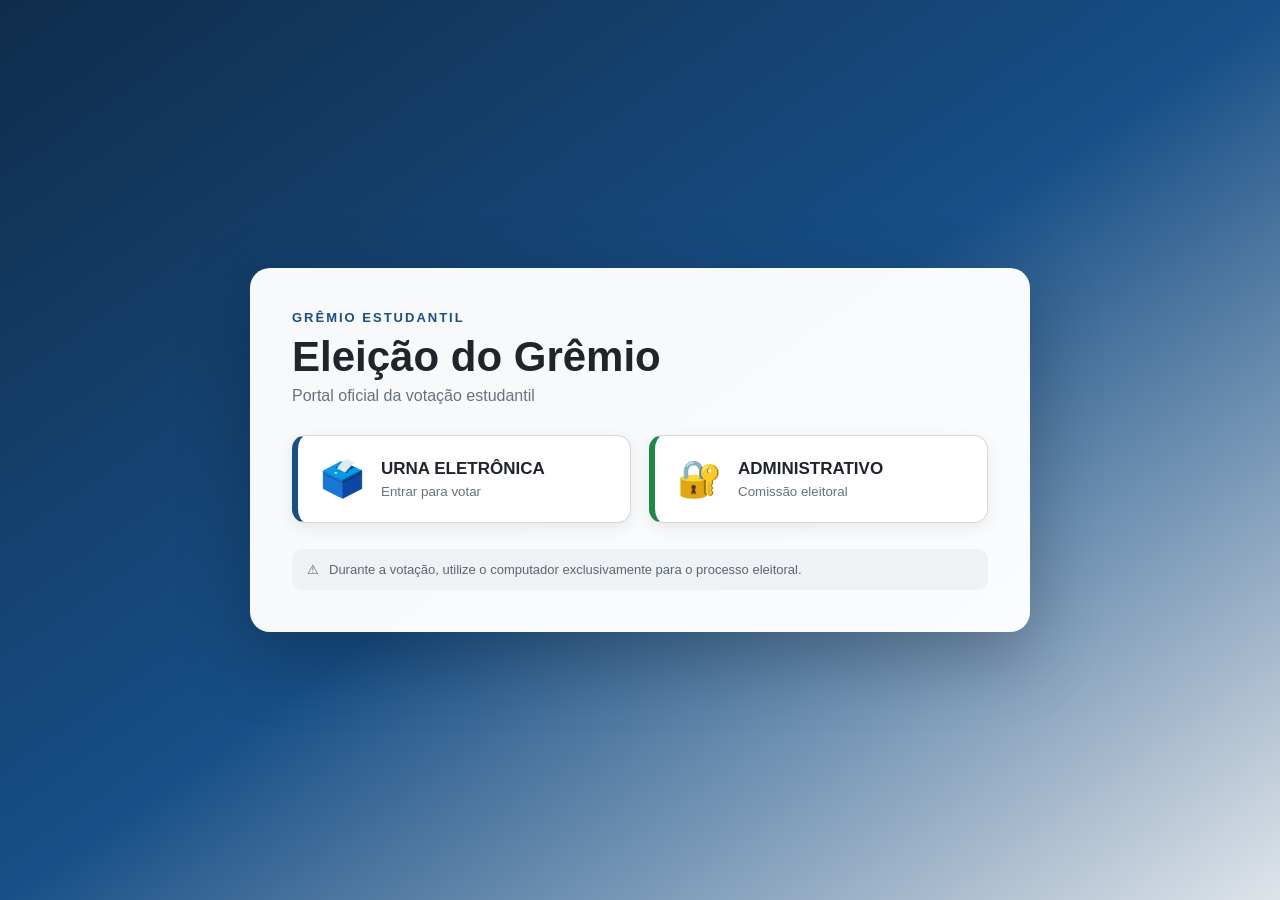
==== index.html @ 5dad93c6 "Add files via upload" ====
<!DOCTYPE html>
<html lang="pt-BR">
<head>
  <meta charset="UTF-8">
  <meta name="viewport" content="width=device-width, initial-scale=1.0">
  <title>Grêmio Estudantil | Eleição</title>
  <link rel="stylesheet" href="css/style.css">
</head>
<body class="home-page">
  <main class="home-shell">
    <section class="home-card">
      <div class="school-mark">GRÊMIO ESTUDANTIL</div>
      <h1>Eleição do Grêmio</h1>
      <p>Portal oficial da votação estudantil</p>

      <div class="home-actions">
        <a class="big-action urn-action" href="urna.html">
          <span class="action-icon">🗳️</span>
          <span>
            <strong>URNA ELETRÔNICA</strong>
            <small>Entrar para votar</small>
          </span>
        </a>

        <a class="big-action admin-action" href="admin.html">
          <span class="action-icon">🔐</span>
          <span>
            <strong>ADMINISTRATIVO</strong>
            <small>Comissão eleitoral</small>
          </span>
        </a>
      </div>

      <div class="home-note">
        <span>⚠</span>
        <span>Durante a votação, utilize o computador exclusivamente para o processo eleitoral.</span>
      </div>
    </section>
  </main>
</body>
</html>
---- css/style.css ----
:root{
  --ink:#1f252b;
  --muted:#67727c;
  --line:#d3d8dd;
  --paper:#f6f7f8;
  --blue:#174f86;
  --blue-dark:#0e3760;
  --green:#1d8a4a;
  --green-dark:#146337;
  --yellow:#e2a12d;
  --red:#b83a34;
  --machine:#bfc3c7;
  --machine-dark:#8c9298;
  --screen:#f4f2e9;
}
*{box-sizing:border-box}
body{margin:0;font-family:Arial,Helvetica,sans-serif;color:var(--ink);background:#e8ebee}
a{text-decoration:none;color:inherit}
button,input{font:inherit}
button{cursor:pointer}

.home-page{min-height:100vh;background:linear-gradient(145deg,#102c4b,#174f86 50%,#dfe4e9)}
.home-shell{min-height:100vh;display:grid;place-items:center;padding:24px}
.home-card{width:min(780px,100%);background:rgba(255,255,255,.97);border-radius:20px;box-shadow:0 25px 70px rgba(0,0,0,.25);padding:42px}
.school-mark{font-weight:800;letter-spacing:2px;color:var(--blue);font-size:13px}
.home-card h1{font-size:42px;margin:8px 0 6px}
.home-card>p{color:var(--muted);margin:0 0 30px}
.home-actions{display:grid;grid-template-columns:1fr 1fr;gap:18px}
.big-action{display:flex;align-items:center;gap:16px;padding:22px;border-radius:14px;border:1px solid var(--line);background:#fff;transition:.18s;box-shadow:0 5px 16px rgba(0,0,0,.07)}
.big-action:hover{transform:translateY(-2px);box-shadow:0 10px 24px rgba(0,0,0,.12)}
.action-icon{font-size:36px}
.big-action strong{display:block;font-size:17px}
.big-action small{display:block;color:var(--muted);margin-top:5px}
.urn-action{border-left:6px solid var(--blue)}
.admin-action{border-left:6px solid var(--green)}
.home-note{display:flex;gap:10px;margin-top:26px;padding:13px 15px;border-radius:10px;background:#eef2f5;color:#5c6670;font-size:13px}

.top-strip{height:46px;background:#153d68;color:#fff;display:flex;align-items:center;justify-content:center;font-weight:800;letter-spacing:.8px}

.urn-page{background:#dfe2e4;min-height:100vh}
.urna-machine{width:min(1120px,96%);margin:28px auto;background:var(--machine);border:5px solid var(--machine-dark);border-radius:20px;box-shadow:0 22px 65px rgba(0,0,0,.24);overflow:hidden}
.machine-header{background:#e7e9eb;border-bottom:3px solid #979da3;display:flex;align-items:center;justify-content:space-between;padding:15px 22px;text-transform:uppercase}
.machine-header strong{font-size:17px;display:block}
.machine-header span{font-size:12px;color:#5e676f}
.machine-status{font-size:12px!important;font-weight:800!important;padding:7px 10px;border:1px solid #a4abb1;border-radius:6px;background:#fff;color:#42505b!important}
.machine-body{display:grid;grid-template-columns:minmax(0,1.4fr) minmax(310px,.7fr);gap:26px;padding:28px}
.screen-frame{background:#2f3338;padding:18px;border-radius:7px;min-height:560px;box-shadow:inset 0 0 0 1px #1d2024}
.screen{background:var(--screen);height:524px;border:1px solid #b4b2aa;padding:28px;position:relative;overflow:hidden}
.screen-step{display:none;height:100%}
.screen-step.active{display:block}
.screen-title{font-weight:800;letter-spacing:1.3px;font-size:13px}
.screen h2{font-size:30px;margin:18px 0 9px}
.screen p{font-size:18px;line-height:1.45}
.entry-box,.vote-number{height:76px;border:2px solid #24282c;background:#fff;display:flex;align-items:center;justify-content:center;font-size:43px;letter-spacing:5px;margin:26px 0;min-width:260px}
.screen-message{color:#555f67;font-size:14px;min-height:25px}
.student-card{background:#fff;border:1px solid #b9bbb7;padding:17px 18px;border-radius:7px;margin:22px 0}
.student-label{font-size:11px;color:#737b80;font-weight:800;letter-spacing:.8px;margin-top:8px}
.student-value{font-size:22px;font-weight:700;margin:4px 0 10px}
.confirm-hint{background:#eceae1;padding:12px;font-size:12px;color:#656861;border-radius:5px}
.vote-number{font-size:38px;margin:16px 0 12px}
.candidate-preview{display:none;grid-template-columns:118px 1fr;gap:16px;border:1px solid #bbbdb8;background:#fff;padding:13px;border-radius:7px;max-width:600px}
.candidate-preview.visible{display:grid}
.candidate-photo-wrap{height:120px;border:1px solid #c7c8c3;background:#e8e9e5;display:grid;place-items:center;overflow:hidden}
.candidate-photo-wrap img{width:100%;height:100%;object-fit:cover;display:none}
.candidate-photo-wrap::after{content:"FOTO";font-weight:800;color:#858986;font-size:12px}
.candidate-photo-wrap.has-image::after{display:none}
.candidate-photo-wrap.has-image img{display:block}
.candidate-label{font-size:11px;color:#737b80;font-weight:800}
.candidate-name{font-size:23px;font-weight:800;margin:2px 0 9px}
.candidate-detail{font-size:14px;line-height:1.45}
.candidate-slogan{font-size:13px;color:#60666a;margin-top:8px;font-style:italic}
.fim-symbol{width:88px;height:88px;border-radius:50%;border:5px solid var(--green);color:var(--green);display:grid;place-items:center;font-size:58px;font-weight:800;margin:56px auto 24px}
.fim-symbol.blocked{border-color:var(--red);color:var(--red)}
.fim-title{text-align:center;font-size:48px;font-weight:900;letter-spacing:2px}
#step-fim p{text-align:center}
.small-text{font-size:14px!important;color:#626a70}
.return-button{display:block;margin:30px auto 0;border:0;background:#174f86;color:#fff;padding:13px 19px;border-radius:7px;font-weight:800}
.keypad-area{background:#282c30;border-radius:11px;padding:20px;color:#fff}
.keypad-brand{text-align:center;text-transform:uppercase;font-weight:800;letter-spacing:1px;color:#d7dce0;margin-bottom:13px;font-size:12px}
.keypad{display:grid;grid-template-columns:repeat(3,1fr);gap:10px}
.key{border:0;border-radius:7px;min-height:64px;font-weight:900;box-shadow:0 4px 0 rgba(0,0,0,.35);transition:.08s}
.key:active{transform:translateY(2px);box-shadow:0 2px 0 rgba(0,0,0,.35)}
.number-key{background:#f1f3f4;color:#111;font-size:25px}
.zero-key{grid-column:2}
.white-key{background:#fff;color:#111;grid-column:1;min-height:58px;font-size:12px}
.correct-key{background:#e5aa36;color:#21180a;grid-column:2;min-height:58px;font-size:12px}
.confirm-key{background:#53a95d;color:#071308;grid-column:3;min-height:58px;font-size:12px}
.keypad-footer{display:flex;gap:7px;margin-top:12px;justify-content:center}
.keypad-footer span{font-size:10px;padding:5px 8px;border-radius:5px;background:#3c4146;color:#e0e4e7}
.machine-footer{display:flex;justify-content:space-between;padding:11px 19px;background:#e8eaec;border-top:2px solid #979da3;font-size:11px;color:#5b6269}

.admin-page{min-height:100vh;background:#eef1f4}
.admin-header{background:#fff;border-bottom:1px solid var(--line);padding:20px 28px;display:flex;align-items:center;justify-content:space-between;gap:20px}
.eyebrow{font-size:11px;font-weight:900;letter-spacing:1.2px;color:#69747e}
.admin-header h1{margin:3px 0 0;font-size:28px}
.admin-actions{display:flex;gap:10px}
.admin-main{width:min(1260px,94%);margin:24px auto 50px}
.login-panel{width:min(430px,100%);margin:50px auto;background:#fff;border:1px solid var(--line);border-radius:15px;padding:30px;box-shadow:0 10px 30px rgba(0,0,0,.08);text-align:center}
.login-icon{font-size:43px}
.login-panel h2{margin:12px 0 7px}
.login-panel p{color:var(--muted);font-size:14px}
.login-panel input,.config-grid input,.modal-grid input{width:100%;padding:12px 13px;border:1px solid #bcc3ca;border-radius:8px;outline:none;background:#fff}
.login-panel input:focus,.config-grid input:focus,.modal-grid input:focus{border-color:#6c99c8;box-shadow:0 0 0 3px rgba(28,91,144,.1)}
.primary-btn,.secondary-btn,.danger-btn,.danger-outline{border-radius:8px;padding:10px 14px;border:1px solid transparent;font-weight:800}
.primary-btn{background:var(--blue);color:#fff}
.primary-btn:hover{background:var(--blue-dark)}
.secondary-btn{background:#fff;color:#31404c;border-color:#bdc5cb}
.danger-btn{background:var(--red);color:#fff}
.danger-outline{background:#fff;color:var(--red);border-color:#d99c98}
.dashboard-top{display:flex;align-items:center;justify-content:space-between;gap:20px;margin-bottom:18px}
.dashboard-top h2{margin:3px 0}
.dashboard-top p{margin:4px 0;color:var(--muted);font-size:14px}
.control-group{display:flex;gap:10px}
.stats-grid{display:grid;grid-template-columns:repeat(6,1fr);gap:12px;margin-bottom:16px}
.stat-card{background:#fff;border:1px solid var(--line);border-radius:11px;padding:15px}
.stat-card span{display:block;color:#6a747e;font-weight:800;font-size:10px;letter-spacing:.7px}
.stat-card strong{display:block;font-size:29px;margin-top:8px}
.panel-grid{display:grid;grid-template-columns:1.45fr .9fr;gap:16px;margin-bottom:16px}
.panel{background:#fff;border:1px solid var(--line);border-radius:13px;padding:19px;margin-bottom:16px}
.panel-head{display:flex;align-items:center;justify-content:space-between;gap:15px;margin-bottom:13px}
.panel h3{margin:4px 0 0;font-size:19px}
.live-pill{font-size:10px;color:var(--green);font-weight:900}
.results-list{display:grid;gap:10px}
.result-row{display:grid;grid-template-columns:75px 1fr 90px;align-items:center;gap:12px;padding:10px;border-bottom:1px solid #eceff1}
.result-number{font-weight:900;color:var(--blue)}
.result-name{font-weight:800}
.result-count{text-align:right;font-weight:900}
.result-bar{height:8px;background:#e7ebee;border-radius:99px;overflow:hidden;margin-top:6px}
.result-fill{height:100%;background:var(--blue)}
.urnas-list{display:grid;gap:9px}
.urna-status-row{display:flex;justify-content:space-between;align-items:center;padding:11px 12px;border:1px solid #e1e5e8;border-radius:8px}
.online{color:var(--green);font-weight:800;font-size:12px}
.offline{color:#8a959d;font-weight:800;font-size:12px}
.table-wrap{overflow:auto}
table{width:100%;border-collapse:collapse}
th,td{padding:11px 9px;border-bottom:1px solid #eceff2;text-align:left;font-size:13px}
th{font-size:11px;color:#6f7880;text-transform:uppercase}
.table-actions{display:flex;justify-content:flex-end;gap:7px}
.small-btn{border:1px solid #c7cdd2;background:#fff;padding:7px 9px;border-radius:7px;font-size:11px;font-weight:800}
.active-tag,.inactive-tag{font-size:10px;font-weight:900;padding:5px 7px;border-radius:99px}
.active-tag{color:var(--green);background:#eaf6ee}
.inactive-tag{color:#7f6b3a;background:#fbf3df}
.config-grid{display:grid;grid-template-columns:1fr 1fr;gap:15px;margin-bottom:15px}
.config-grid label,.modal-grid label{font-size:11px;font-weight:900;color:#68737d}
.config-grid input,.modal-grid input{display:block;margin-top:6px}
.admin-footer{display:flex;justify-content:space-between;color:#75808a;font-size:11px;padding:6px 2px}
.form-message{min-height:18px;margin-top:10px;color:#b23f39;font-size:12px}
.hidden{display:none!important}
.modal{position:fixed;inset:0;background:rgba(12,18,24,.55);display:grid;place-items:center;padding:20px;z-index:20}
.modal-card{width:min(650px,100%);background:#fff;border-radius:14px;padding:21px;box-shadow:0 24px 70px rgba(0,0,0,.32)}
.modal-head{display:flex;align-items:center;justify-content:space-between}
.modal-head h3{margin:0}
.modal-close{border:0;background:transparent;font-size:28px;color:#707880}
.modal-grid{display:grid;grid-template-columns:1fr 1fr;gap:13px;margin:17px 0}
.modal-grid .full{grid-column:1/-1}
.switch-row{display:flex;align-items:center;gap:8px}
.switch-row input{width:auto}
.modal-actions{display:flex;justify-content:flex-end;gap:9px}
@media(max-width:900px){
  .machine-body{grid-template-columns:1fr}
  .stats-grid{grid-template-columns:repeat(3,1fr)}
  .panel-grid{grid-template-columns:1fr}
}
@media(max-width:650px){
  .home-actions{grid-template-columns:1fr}
  .home-card{padding:27px}
  .home-card h1{font-size:32px}
  .admin-header{align-items:flex-start;flex-direction:column}
  .dashboard-top{align-items:flex-start;flex-direction:column}
  .stats-grid{grid-template-columns:repeat(2,1fr)}
  .config-grid,.modal-grid{grid-template-columns:1fr}
  .modal-grid .full{grid-column:auto}
  .screen{padding:20px;height:500px}
  .screen h2{font-size:24px}
  .fim-title{font-size:38px}
  .machine-footer{flex-direction:column;gap:4px}
}
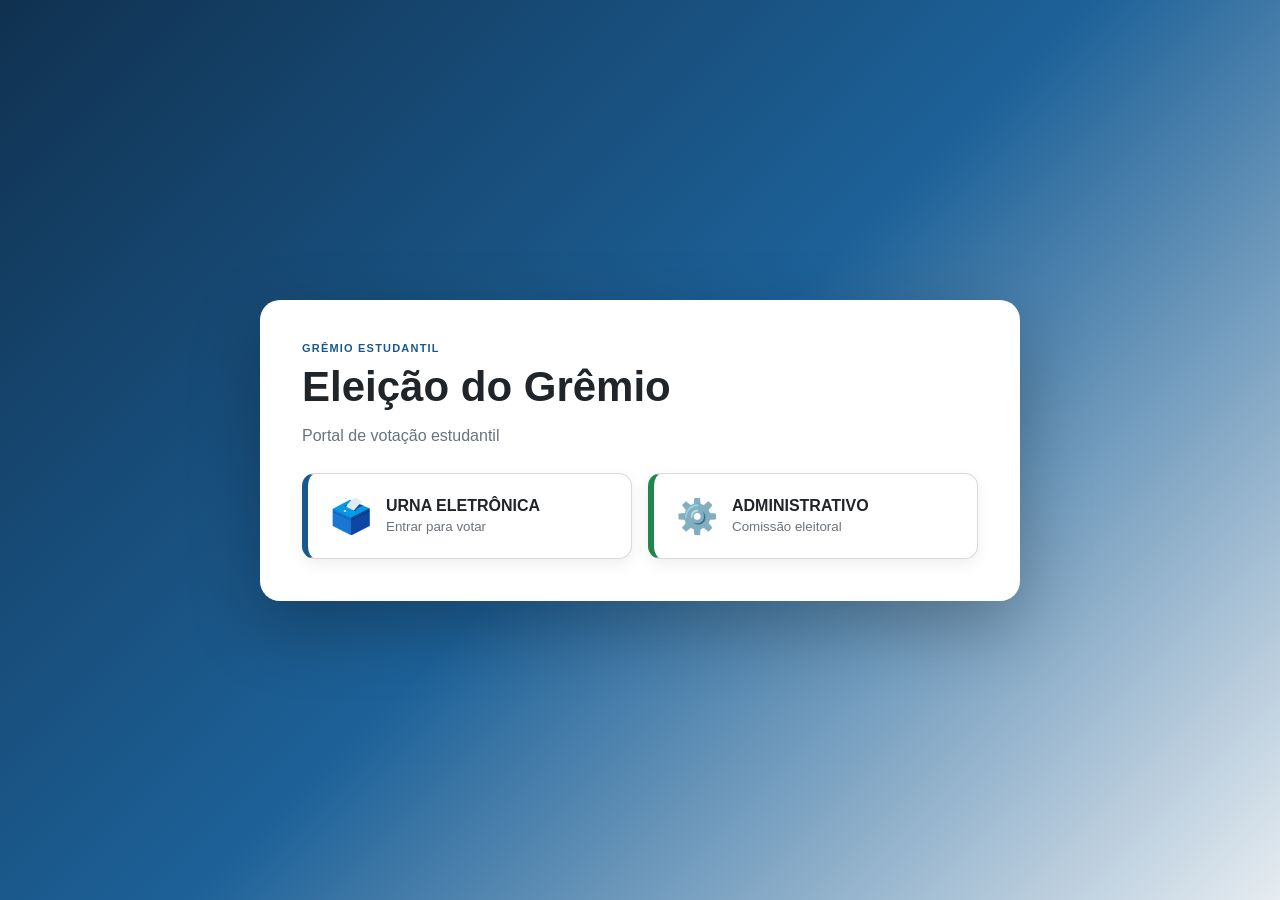
==== commit 2a5728d6: "Add files via upload" ====
--- a/index.html
+++ b/index.html
@@ -1,41 +1,26 @@
-<!DOCTYPE html>
+<!doctype html>
 <html lang="pt-BR">
 <head>
-  <meta charset="UTF-8">
-  <meta name="viewport" content="width=device-width, initial-scale=1.0">
-  <title>Grêmio Estudantil | Eleição</title>
-  <link rel="stylesheet" href="css/style.css">
+<meta charset="utf-8">
+<meta name="viewport" content="width=device-width,initial-scale=1">
+<title>Eleição do Grêmio Estudantil</title>
+<link rel="stylesheet" href="css/style.css">
 </head>
-<body class="home-page">
-  <main class="home-shell">
-    <section class="home-card">
-      <div class="school-mark">GRÊMIO ESTUDANTIL</div>
-      <h1>Eleição do Grêmio</h1>
-      <p>Portal oficial da votação estudantil</p>
-
-      <div class="home-actions">
-        <a class="big-action urn-action" href="urna.html">
-          <span class="action-icon">🗳️</span>
-          <span>
-            <strong>URNA ELETRÔNICA</strong>
-            <small>Entrar para votar</small>
-          </span>
-        </a>
-
-        <a class="big-action admin-action" href="admin.html">
-          <span class="action-icon">🔐</span>
-          <span>
-            <strong>ADMINISTRATIVO</strong>
-            <small>Comissão eleitoral</small>
-          </span>
-        </a>
-      </div>
-
-      <div class="home-note">
-        <span>⚠</span>
-        <span>Durante a votação, utilize o computador exclusivamente para o processo eleitoral.</span>
-      </div>
-    </section>
-  </main>
+<body class="home">
+<main class="home-card">
+  <div class="eyebrow">GRÊMIO ESTUDANTIL</div>
+  <h1>Eleição do Grêmio</h1>
+  <p>Portal de votação estudantil</p>
+  <div class="home-actions">
+    <a href="urna.html" class="home-btn blue">
+      <span class="icon">🗳️</span>
+      <span><b>URNA ELETRÔNICA</b><small>Entrar para votar</small></span>
+    </a>
+    <a href="admin.html" class="home-btn green">
+      <span class="icon">⚙️</span>
+      <span><b>ADMINISTRATIVO</b><small>Comissão eleitoral</small></span>
+    </a>
+  </div>
+</main>
 </body>
-</html>
+</html>
--- a/css/style.css
+++ b/css/style.css
@@ -1,177 +1,5 @@
-:root{
-  --ink:#1f252b;
-  --muted:#67727c;
-  --line:#d3d8dd;
-  --paper:#f6f7f8;
-  --blue:#174f86;
-  --blue-dark:#0e3760;
-  --green:#1d8a4a;
-  --green-dark:#146337;
-  --yellow:#e2a12d;
-  --red:#b83a34;
-  --machine:#bfc3c7;
-  --machine-dark:#8c9298;
-  --screen:#f4f2e9;
-}
-*{box-sizing:border-box}
-body{margin:0;font-family:Arial,Helvetica,sans-serif;color:var(--ink);background:#e8ebee}
-a{text-decoration:none;color:inherit}
-button,input{font:inherit}
-button{cursor:pointer}
-
-.home-page{min-height:100vh;background:linear-gradient(145deg,#102c4b,#174f86 50%,#dfe4e9)}
-.home-shell{min-height:100vh;display:grid;place-items:center;padding:24px}
-.home-card{width:min(780px,100%);background:rgba(255,255,255,.97);border-radius:20px;box-shadow:0 25px 70px rgba(0,0,0,.25);padding:42px}
-.school-mark{font-weight:800;letter-spacing:2px;color:var(--blue);font-size:13px}
-.home-card h1{font-size:42px;margin:8px 0 6px}
-.home-card>p{color:var(--muted);margin:0 0 30px}
-.home-actions{display:grid;grid-template-columns:1fr 1fr;gap:18px}
-.big-action{display:flex;align-items:center;gap:16px;padding:22px;border-radius:14px;border:1px solid var(--line);background:#fff;transition:.18s;box-shadow:0 5px 16px rgba(0,0,0,.07)}
-.big-action:hover{transform:translateY(-2px);box-shadow:0 10px 24px rgba(0,0,0,.12)}
-.action-icon{font-size:36px}
-.big-action strong{display:block;font-size:17px}
-.big-action small{display:block;color:var(--muted);margin-top:5px}
-.urn-action{border-left:6px solid var(--blue)}
-.admin-action{border-left:6px solid var(--green)}
-.home-note{display:flex;gap:10px;margin-top:26px;padding:13px 15px;border-radius:10px;background:#eef2f5;color:#5c6670;font-size:13px}
-
-.top-strip{height:46px;background:#153d68;color:#fff;display:flex;align-items:center;justify-content:center;font-weight:800;letter-spacing:.8px}
-
-.urn-page{background:#dfe2e4;min-height:100vh}
-.urna-machine{width:min(1120px,96%);margin:28px auto;background:var(--machine);border:5px solid var(--machine-dark);border-radius:20px;box-shadow:0 22px 65px rgba(0,0,0,.24);overflow:hidden}
-.machine-header{background:#e7e9eb;border-bottom:3px solid #979da3;display:flex;align-items:center;justify-content:space-between;padding:15px 22px;text-transform:uppercase}
-.machine-header strong{font-size:17px;display:block}
-.machine-header span{font-size:12px;color:#5e676f}
-.machine-status{font-size:12px!important;font-weight:800!important;padding:7px 10px;border:1px solid #a4abb1;border-radius:6px;background:#fff;color:#42505b!important}
-.machine-body{display:grid;grid-template-columns:minmax(0,1.4fr) minmax(310px,.7fr);gap:26px;padding:28px}
-.screen-frame{background:#2f3338;padding:18px;border-radius:7px;min-height:560px;box-shadow:inset 0 0 0 1px #1d2024}
-.screen{background:var(--screen);height:524px;border:1px solid #b4b2aa;padding:28px;position:relative;overflow:hidden}
-.screen-step{display:none;height:100%}
-.screen-step.active{display:block}
-.screen-title{font-weight:800;letter-spacing:1.3px;font-size:13px}
-.screen h2{font-size:30px;margin:18px 0 9px}
-.screen p{font-size:18px;line-height:1.45}
-.entry-box,.vote-number{height:76px;border:2px solid #24282c;background:#fff;display:flex;align-items:center;justify-content:center;font-size:43px;letter-spacing:5px;margin:26px 0;min-width:260px}
-.screen-message{color:#555f67;font-size:14px;min-height:25px}
-.student-card{background:#fff;border:1px solid #b9bbb7;padding:17px 18px;border-radius:7px;margin:22px 0}
-.student-label{font-size:11px;color:#737b80;font-weight:800;letter-spacing:.8px;margin-top:8px}
-.student-value{font-size:22px;font-weight:700;margin:4px 0 10px}
-.confirm-hint{background:#eceae1;padding:12px;font-size:12px;color:#656861;border-radius:5px}
-.vote-number{font-size:38px;margin:16px 0 12px}
-.candidate-preview{display:none;grid-template-columns:118px 1fr;gap:16px;border:1px solid #bbbdb8;background:#fff;padding:13px;border-radius:7px;max-width:600px}
-.candidate-preview.visible{display:grid}
-.candidate-photo-wrap{height:120px;border:1px solid #c7c8c3;background:#e8e9e5;display:grid;place-items:center;overflow:hidden}
-.candidate-photo-wrap img{width:100%;height:100%;object-fit:cover;display:none}
-.candidate-photo-wrap::after{content:"FOTO";font-weight:800;color:#858986;font-size:12px}
-.candidate-photo-wrap.has-image::after{display:none}
-.candidate-photo-wrap.has-image img{display:block}
-.candidate-label{font-size:11px;color:#737b80;font-weight:800}
-.candidate-name{font-size:23px;font-weight:800;margin:2px 0 9px}
-.candidate-detail{font-size:14px;line-height:1.45}
-.candidate-slogan{font-size:13px;color:#60666a;margin-top:8px;font-style:italic}
-.fim-symbol{width:88px;height:88px;border-radius:50%;border:5px solid var(--green);color:var(--green);display:grid;place-items:center;font-size:58px;font-weight:800;margin:56px auto 24px}
-.fim-symbol.blocked{border-color:var(--red);color:var(--red)}
-.fim-title{text-align:center;font-size:48px;font-weight:900;letter-spacing:2px}
-#step-fim p{text-align:center}
-.small-text{font-size:14px!important;color:#626a70}
-.return-button{display:block;margin:30px auto 0;border:0;background:#174f86;color:#fff;padding:13px 19px;border-radius:7px;font-weight:800}
-.keypad-area{background:#282c30;border-radius:11px;padding:20px;color:#fff}
-.keypad-brand{text-align:center;text-transform:uppercase;font-weight:800;letter-spacing:1px;color:#d7dce0;margin-bottom:13px;font-size:12px}
-.keypad{display:grid;grid-template-columns:repeat(3,1fr);gap:10px}
-.key{border:0;border-radius:7px;min-height:64px;font-weight:900;box-shadow:0 4px 0 rgba(0,0,0,.35);transition:.08s}
-.key:active{transform:translateY(2px);box-shadow:0 2px 0 rgba(0,0,0,.35)}
-.number-key{background:#f1f3f4;color:#111;font-size:25px}
-.zero-key{grid-column:2}
-.white-key{background:#fff;color:#111;grid-column:1;min-height:58px;font-size:12px}
-.correct-key{background:#e5aa36;color:#21180a;grid-column:2;min-height:58px;font-size:12px}
-.confirm-key{background:#53a95d;color:#071308;grid-column:3;min-height:58px;font-size:12px}
-.keypad-footer{display:flex;gap:7px;margin-top:12px;justify-content:center}
-.keypad-footer span{font-size:10px;padding:5px 8px;border-radius:5px;background:#3c4146;color:#e0e4e7}
-.machine-footer{display:flex;justify-content:space-between;padding:11px 19px;background:#e8eaec;border-top:2px solid #979da3;font-size:11px;color:#5b6269}
-
-.admin-page{min-height:100vh;background:#eef1f4}
-.admin-header{background:#fff;border-bottom:1px solid var(--line);padding:20px 28px;display:flex;align-items:center;justify-content:space-between;gap:20px}
-.eyebrow{font-size:11px;font-weight:900;letter-spacing:1.2px;color:#69747e}
-.admin-header h1{margin:3px 0 0;font-size:28px}
-.admin-actions{display:flex;gap:10px}
-.admin-main{width:min(1260px,94%);margin:24px auto 50px}
-.login-panel{width:min(430px,100%);margin:50px auto;background:#fff;border:1px solid var(--line);border-radius:15px;padding:30px;box-shadow:0 10px 30px rgba(0,0,0,.08);text-align:center}
-.login-icon{font-size:43px}
-.login-panel h2{margin:12px 0 7px}
-.login-panel p{color:var(--muted);font-size:14px}
-.login-panel input,.config-grid input,.modal-grid input{width:100%;padding:12px 13px;border:1px solid #bcc3ca;border-radius:8px;outline:none;background:#fff}
-.login-panel input:focus,.config-grid input:focus,.modal-grid input:focus{border-color:#6c99c8;box-shadow:0 0 0 3px rgba(28,91,144,.1)}
-.primary-btn,.secondary-btn,.danger-btn,.danger-outline{border-radius:8px;padding:10px 14px;border:1px solid transparent;font-weight:800}
-.primary-btn{background:var(--blue);color:#fff}
-.primary-btn:hover{background:var(--blue-dark)}
-.secondary-btn{background:#fff;color:#31404c;border-color:#bdc5cb}
-.danger-btn{background:var(--red);color:#fff}
-.danger-outline{background:#fff;color:var(--red);border-color:#d99c98}
-.dashboard-top{display:flex;align-items:center;justify-content:space-between;gap:20px;margin-bottom:18px}
-.dashboard-top h2{margin:3px 0}
-.dashboard-top p{margin:4px 0;color:var(--muted);font-size:14px}
-.control-group{display:flex;gap:10px}
-.stats-grid{display:grid;grid-template-columns:repeat(6,1fr);gap:12px;margin-bottom:16px}
-.stat-card{background:#fff;border:1px solid var(--line);border-radius:11px;padding:15px}
-.stat-card span{display:block;color:#6a747e;font-weight:800;font-size:10px;letter-spacing:.7px}
-.stat-card strong{display:block;font-size:29px;margin-top:8px}
-.panel-grid{display:grid;grid-template-columns:1.45fr .9fr;gap:16px;margin-bottom:16px}
-.panel{background:#fff;border:1px solid var(--line);border-radius:13px;padding:19px;margin-bottom:16px}
-.panel-head{display:flex;align-items:center;justify-content:space-between;gap:15px;margin-bottom:13px}
-.panel h3{margin:4px 0 0;font-size:19px}
-.live-pill{font-size:10px;color:var(--green);font-weight:900}
-.results-list{display:grid;gap:10px}
-.result-row{display:grid;grid-template-columns:75px 1fr 90px;align-items:center;gap:12px;padding:10px;border-bottom:1px solid #eceff1}
-.result-number{font-weight:900;color:var(--blue)}
-.result-name{font-weight:800}
-.result-count{text-align:right;font-weight:900}
-.result-bar{height:8px;background:#e7ebee;border-radius:99px;overflow:hidden;margin-top:6px}
-.result-fill{height:100%;background:var(--blue)}
-.urnas-list{display:grid;gap:9px}
-.urna-status-row{display:flex;justify-content:space-between;align-items:center;padding:11px 12px;border:1px solid #e1e5e8;border-radius:8px}
-.online{color:var(--green);font-weight:800;font-size:12px}
-.offline{color:#8a959d;font-weight:800;font-size:12px}
-.table-wrap{overflow:auto}
-table{width:100%;border-collapse:collapse}
-th,td{padding:11px 9px;border-bottom:1px solid #eceff2;text-align:left;font-size:13px}
-th{font-size:11px;color:#6f7880;text-transform:uppercase}
-.table-actions{display:flex;justify-content:flex-end;gap:7px}
-.small-btn{border:1px solid #c7cdd2;background:#fff;padding:7px 9px;border-radius:7px;font-size:11px;font-weight:800}
-.active-tag,.inactive-tag{font-size:10px;font-weight:900;padding:5px 7px;border-radius:99px}
-.active-tag{color:var(--green);background:#eaf6ee}
-.inactive-tag{color:#7f6b3a;background:#fbf3df}
-.config-grid{display:grid;grid-template-columns:1fr 1fr;gap:15px;margin-bottom:15px}
-.config-grid label,.modal-grid label{font-size:11px;font-weight:900;color:#68737d}
-.config-grid input,.modal-grid input{display:block;margin-top:6px}
-.admin-footer{display:flex;justify-content:space-between;color:#75808a;font-size:11px;padding:6px 2px}
-.form-message{min-height:18px;margin-top:10px;color:#b23f39;font-size:12px}
-.hidden{display:none!important}
-.modal{position:fixed;inset:0;background:rgba(12,18,24,.55);display:grid;place-items:center;padding:20px;z-index:20}
-.modal-card{width:min(650px,100%);background:#fff;border-radius:14px;padding:21px;box-shadow:0 24px 70px rgba(0,0,0,.32)}
-.modal-head{display:flex;align-items:center;justify-content:space-between}
-.modal-head h3{margin:0}
-.modal-close{border:0;background:transparent;font-size:28px;color:#707880}
-.modal-grid{display:grid;grid-template-columns:1fr 1fr;gap:13px;margin:17px 0}
-.modal-grid .full{grid-column:1/-1}
-.switch-row{display:flex;align-items:center;gap:8px}
-.switch-row input{width:auto}
-.modal-actions{display:flex;justify-content:flex-end;gap:9px}
-@media(max-width:900px){
-  .machine-body{grid-template-columns:1fr}
-  .stats-grid{grid-template-columns:repeat(3,1fr)}
-  .panel-grid{grid-template-columns:1fr}
-}
-@media(max-width:650px){
-  .home-actions{grid-template-columns:1fr}
-  .home-card{padding:27px}
-  .home-card h1{font-size:32px}
-  .admin-header{align-items:flex-start;flex-direction:column}
-  .dashboard-top{align-items:flex-start;flex-direction:column}
-  .stats-grid{grid-template-columns:repeat(2,1fr)}
-  .config-grid,.modal-grid{grid-template-columns:1fr}
-  .modal-grid .full{grid-column:auto}
-  .screen{padding:20px;height:500px}
-  .screen h2{font-size:24px}
-  .fim-title{font-size:38px}
-  .machine-footer{flex-direction:column;gap:4px}
-}
+*{box-sizing:border-box}body{margin:0;font-family:Arial,Helvetica,sans-serif;color:#20252a}button{font:inherit;cursor:pointer}a{color:inherit;text-decoration:none}.eyebrow{font-size:11px;font-weight:900;letter-spacing:1.2px;color:#19588e}
+.home{min-height:100vh;display:grid;place-items:center;padding:24px;background:linear-gradient(135deg,#103150,#1d6198,#e6ecf1)}.home-card{width:min(760px,100%);background:#fff;border-radius:20px;padding:42px;box-shadow:0 25px 70px #0004}.home-card h1{font-size:42px;margin:9px 0 5px}.home-card p{color:#68737c}.home-actions{display:grid;grid-template-columns:1fr 1fr;gap:16px;margin-top:28px}.home-btn{display:flex;align-items:center;gap:14px;padding:22px;border:1px solid #d3dae0;border-radius:13px;background:#fff;box-shadow:0 5px 15px #0001}.home-btn.blue{border-left:6px solid #19588e}.home-btn.green{border-left:6px solid #21864d}.home-btn b,.home-btn small{display:block}.home-btn small{color:#6b747c;margin-top:4px}.icon{font-size:34px}
+.urn{background:#dfe2e5;min-height:100vh}.urn>header{height:46px;background:#153e68;color:#fff;display:flex;align-items:center;justify-content:center;font-size:13px;font-weight:900;letter-spacing:1px}.machine{width:min(1110px,96%);margin:26px auto;background:#bfc4c8;border:5px solid #899198;border-radius:19px;overflow:hidden;box-shadow:0 20px 55px #0004}.machine-top{display:flex;justify-content:space-between;padding:14px 20px;background:#e8eaec;border-bottom:2px solid #949ca2}.machine-top b,.machine-top small{display:block}.machine-top small{font-size:10px;color:#687178}.machine-top>strong{font-size:11px;background:#fff;border:1px solid #abb2b8;border-radius:6px;padding:7px 9px}.machine-body{display:grid;grid-template-columns:1.4fr .72fr;gap:25px;padding:27px}.screen-wrap{background:#30343a;border-radius:8px;padding:17px}.screen{height:520px;background:#f4f1e6;padding:28px;border:1px solid #bbb9b0;overflow:hidden}.step{display:none;height:100%}.step.active{display:block}.screen h2{font-size:29px;margin:18px 0 8px}.screen p{font-size:17px;line-height:1.45}.display{height:74px;border:2px solid #222;background:#fff;display:flex;justify-content:center;align-items:center;font-size:40px;letter-spacing:4px;margin:25px 0}.msg{font-size:13px;color:#5a6369;min-height:24px}.student-box{background:#fff;border:1px solid #bbbdb8;border-radius:7px;padding:16px;margin:18px 0}.student-box small,.student-box b{display:block}.student-box small{font-size:10px;color:#71777c;font-weight:900;margin-top:5px}.student-box b{font-size:21px;margin:4px 0 10px}.hint{padding:10px;background:#e7e5da;font-size:12px;color:#666960}.candidate{display:none;grid-template-columns:115px 1fr;gap:15px;background:#fff;border:1px solid #bbbdb8;border-radius:7px;padding:12px}.candidate.visible{display:grid}.photo{height:115px;background:#e7e8e4;display:grid;place-items:center;overflow:hidden;color:#818680;font-size:11px;font-weight:800}.photo:after{content:"FOTO"}.photo.has-image:after{display:none}.photo img{display:none;width:100%;height:100%;object-fit:cover}.photo.has-image img{display:block}.candidate small,.candidate b,.candidate span,.candidate em{display:block}.candidate small{font-size:10px;color:#747a7d;font-weight:900}.candidate b{font-size:21px;margin:3px 0 7px}.candidate span{font-size:13px;line-height:1.45}.candidate em{font-size:12px;color:#697072;margin-top:6px}.fim{width:82px;height:82px;border:5px solid #238a4b;color:#238a4b;border-radius:50%;display:grid;place-items:center;font-size:54px;font-weight:900;margin:75px auto 18px}.fim.red{border-color:#b83d37;color:#b83d37}.fim-title{text-align:center!important;font-size:45px!important}.center{text-align:center}.restart{display:block;margin:26px auto;background:#19598e;color:#fff;border:0;padding:12px 18px;border-radius:7px;font-weight:900}.keypad-area{background:#282c30;padding:19px;border-radius:9px}.keypad-title{text-align:center;color:#dce1e4;font-size:11px;font-weight:900;letter-spacing:1px;margin-bottom:13px}.keypad{display:grid;grid-template-columns:repeat(3,1fr);gap:10px}.key{min-height:63px;border:0;border-radius:7px;box-shadow:0 4px 0 #0006;font-weight:900}.num{background:#f0f2f3;color:#111;font-size:24px}.zero{grid-column:2}.white{grid-column:1;background:#fff;font-size:11px}.correct{grid-column:2;background:#e6aa39;font-size:11px}.confirm{grid-column:3;background:#56a95e;font-size:11px}.machine footer{display:flex;justify-content:space-between;background:#e8eaec;border-top:2px solid #969da3;padding:10px 17px;color:#60696f;font-size:11px}
+.admin{min-height:100vh;background:#eef1f4}.admin-head{display:flex;justify-content:space-between;align-items:center;background:#fff;border-bottom:1px solid #d6dce0;padding:19px 27px}.admin-head h1{margin:3px 0;font-size:28px}.admin-main{width:min(1220px,94%);margin:24px auto}.login{width:min(420px,100%);margin:45px auto;background:#fff;padding:29px;border:1px solid #d6dce0;border-radius:13px;text-align:center;box-shadow:0 9px 28px #0001}.login-icon{font-size:43px}.login input{width:100%;padding:12px;margin:10px 0;border:1px solid #bec6cc;border-radius:8px}.primary,.secondary,.danger{padding:10px 14px;border-radius:8px;border:1px solid transparent;font-weight:900}.primary{background:#19598e;color:#fff}.secondary{background:#fff;color:#35434c;border-color:#c3cbd1}.danger{background:#b94039;color:#fff}.dash-top{display:flex;justify-content:space-between;align-items:center;margin-bottom:16px}.dash-top h2{margin:3px 0}.dash-top p{color:#6d777f}.dash-top button+button{margin-left:8px}.stats{display:grid;grid-template-columns:repeat(4,1fr);gap:12px;margin-bottom:16px}.stats>div{background:#fff;border:1px solid #d6dce0;border-radius:11px;padding:15px}.stats small{display:block;color:#6f7880;font-size:10px;font-weight:900}.stats b{display:block;font-size:28px;margin-top:7px}.two-cols{display:grid;grid-template-columns:1.45fr .85fr;gap:16px}.panel{background:#fff;border:1px solid #d6dce0;border-radius:12px;padding:18px;margin-bottom:16px}.panel h3{margin:3px 0 13px}.panel-title{display:flex;justify-content:space-between;align-items:center}.panel-title>span{font-size:10px;color:#20854a;font-weight:900}.result-row{display:grid;grid-template-columns:60px 1fr 105px;gap:10px;padding:10px 0;border-bottom:1px solid #edf0f2}.bar{height:7px;background:#e8ecef;border-radius:20px;margin-top:6px;overflow:hidden}.bar i{display:block;height:100%;background:#19598e}.urna-row{display:flex;justify-content:space-between;padding:10px 12px;border:1px solid #e5e8ea;border-radius:8px;margin-bottom:8px}.online{color:#23884d;font-weight:900;font-size:11px}.offline{color:#8b959d;font-weight:900;font-size:11px}.table-wrap{overflow:auto}table{width:100%;border-collapse:collapse}th,td{padding:10px;border-bottom:1px solid #edf0f2;text-align:left;font-size:13px}th{font-size:10px;color:#717a82}.small-btn{padding:6px 8px;background:#fff;border:1px solid #c5ccd2;border-radius:6px;font-size:11px}.modal{position:fixed;inset:0;background:#10182099;display:grid;place-items:center;padding:20px}.modal-card{width:min(640px,100%);background:#fff;border-radius:14px;padding:20px}.x{border:0;background:transparent;font-size:27px}.form-grid{display:grid;grid-template-columns:1fr 1fr;gap:12px;margin:16px 0}.form-grid label{font-size:11px;font-weight:900;color:#6b757d}.form-grid input:not([type=checkbox]){display:block;width:100%;margin-top:5px;padding:11px;border:1px solid #c2c9cf;border-radius:7px}.full{grid-column:1/-1}.check{display:flex;gap:8px;align-items:center}.modal-actions{display:flex;justify-content:flex-end;gap:8px}.hidden{display:none!important}
+@media(max-width:850px){.machine-body,.two-cols{grid-template-columns:1fr}.stats{grid-template-columns:repeat(2,1fr)}}@media(max-width:620px){.home-actions{grid-template-columns:1fr}.home-card{padding:28px}.dash-top{flex-direction:column;align-items:flex-start;gap:12px}.form-grid{grid-template-columns:1fr}.full{grid-column:auto}.screen{height:500px;padding:20px}}
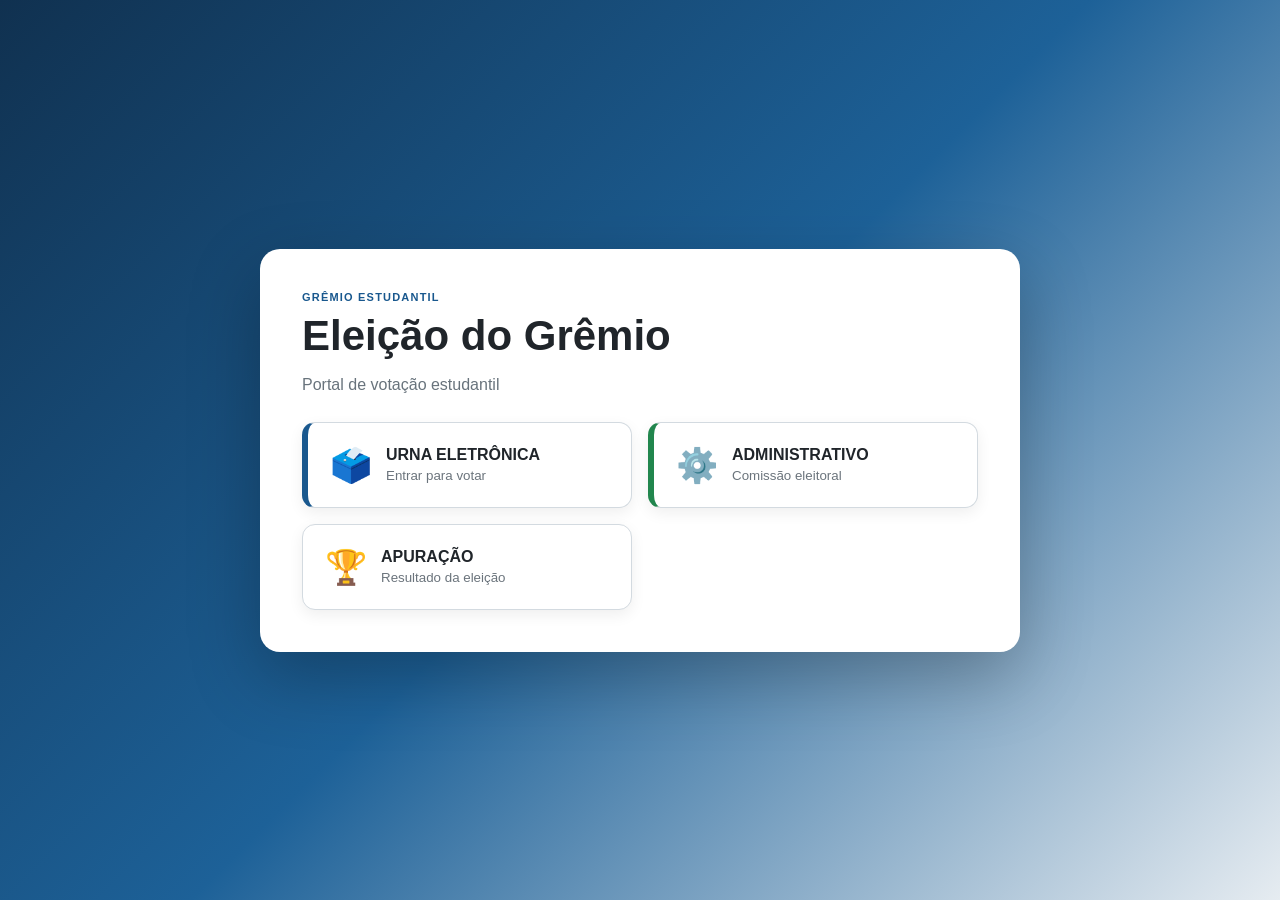
==== commit 23b31396: "Update index.html" ====
--- a/index.html
+++ b/index.html
@@ -1,26 +1,139 @@
 <!doctype html>
 <html lang="pt-BR">
+
 <head>
-<meta charset="utf-8">
-<meta name="viewport" content="width=device-width,initial-scale=1">
-<title>Eleição do Grêmio Estudantil</title>
-<link rel="stylesheet" href="css/style.css">
+
+  <meta charset="utf-8">
+
+  <meta
+    name="viewport"
+    content="width=device-width,initial-scale=1"
+  >
+
+  <title>Eleição do Grêmio Estudantil</title>
+
+  <link
+    rel="stylesheet"
+    href="css/style.css"
+  >
+
 </head>
+
+
 <body class="home">
-<main class="home-card">
-  <div class="eyebrow">GRÊMIO ESTUDANTIL</div>
-  <h1>Eleição do Grêmio</h1>
-  <p>Portal de votação estudantil</p>
-  <div class="home-actions">
-    <a href="urna.html" class="home-btn blue">
-      <span class="icon">🗳️</span>
-      <span><b>URNA ELETRÔNICA</b><small>Entrar para votar</small></span>
-    </a>
-    <a href="admin.html" class="home-btn green">
-      <span class="icon">⚙️</span>
-      <span><b>ADMINISTRATIVO</b><small>Comissão eleitoral</small></span>
-    </a>
-  </div>
-</main>
+
+
+  <main class="home-card">
+
+
+    <div class="eyebrow">
+      GRÊMIO ESTUDANTIL
+    </div>
+
+
+    <h1>
+      Eleição do Grêmio
+    </h1>
+
+
+    <p>
+      Portal de votação estudantil
+    </p>
+
+
+    <div class="home-actions">
+
+
+      <!-- ==================================================
+           URNA
+      =================================================== -->
+
+      <a
+        href="urna.html"
+        class="home-btn blue"
+      >
+
+        <span class="icon">
+          🗳️
+        </span>
+
+        <span>
+
+          <b>
+            URNA ELETRÔNICA
+          </b>
+
+          <small>
+            Entrar para votar
+          </small>
+
+        </span>
+
+      </a>
+
+
+      <!-- ==================================================
+           ADMINISTRATIVO
+      =================================================== -->
+
+      <a
+        href="admin.html"
+        class="home-btn green"
+      >
+
+        <span class="icon">
+          ⚙️
+        </span>
+
+        <span>
+
+          <b>
+            ADMINISTRATIVO
+          </b>
+
+          <small>
+            Comissão eleitoral
+          </small>
+
+        </span>
+
+      </a>
+
+
+      <!-- ==================================================
+           APURAÇÃO
+      =================================================== -->
+
+      <a
+        href="apuracao.html"
+        class="home-btn gold"
+      >
+
+        <span class="icon">
+          🏆
+        </span>
+
+        <span>
+
+          <b>
+            APURAÇÃO
+          </b>
+
+          <small>
+            Resultado da eleição
+          </small>
+
+        </span>
+
+      </a>
+
+
+    </div>
+
+
+  </main>
+
+
 </body>
-</html>+
+</html>
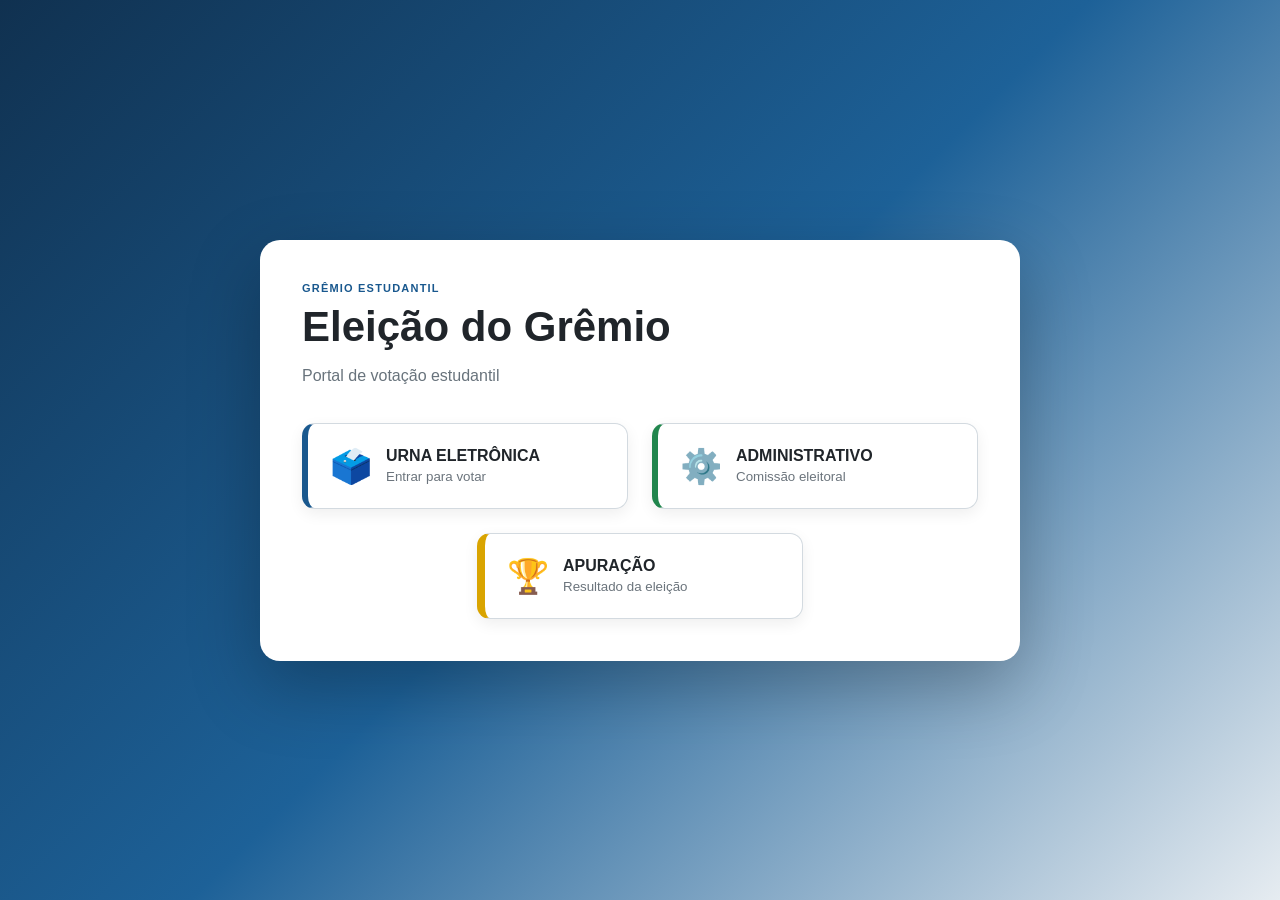
==== commit e8d0ba9a: "Update index.html" ====
--- a/index.html
+++ b/index.html
@@ -1,139 +1,111 @@
 <!doctype html>
 <html lang="pt-BR">
+<head>
+<meta charset="utf-8">
+<meta name="viewport" content="width=device-width,initial-scale=1">
 
-<head>
+<title>Eleição do Grêmio Estudantil</title>
 
-  <meta charset="utf-8">
+<link rel="stylesheet" href="css/style.css">
 
-  <meta
-    name="viewport"
-    content="width=device-width,initial-scale=1"
-  >
+<style>
+/* ================================
+   ORGANIZAÇÃO DOS BOTÕES
+================================ */
 
-  <title>Eleição do Grêmio Estudantil</title>
+.home-actions {
+  display: grid;
+  grid-template-columns: 1fr 1fr;
+  gap: 24px;
+  margin-top: 38px;
+}
 
-  <link
-    rel="stylesheet"
-    href="css/style.css"
-  >
+/* APURAÇÃO ocupa a segunda linha e fica centralizada */
+.home-actions .gold {
+  grid-column: 1 / -1;
+  width: calc(50% - 12px);
+  justify-self: center;
+}
+
+/* ================================
+   MESMO MODELO VISUAL DOS OUTROS
+================================ */
+
+.home-btn.gold {
+  border-left: 8px solid #d9a400;
+}
+
+/* Mantém o mesmo comportamento visual */
+.home-btn.gold:hover {
+  transform: translateY(-2px);
+}
+
+/* ================================
+   CELULAR / TABLET
+================================ */
+
+@media (max-width: 800px) {
+  .home-actions {
+    grid-template-columns: 1fr;
+  }
+
+  .home-actions .gold {
+    grid-column: auto;
+    width: 100%;
+    justify-self: stretch;
+  }
+}
+</style>
 
 </head>
 
-
 <body class="home">
 
+<main class="home-card">
 
-  <main class="home-card">
+  <div class="eyebrow">GRÊMIO ESTUDANTIL</div>
+
+  <h1>Eleição do Grêmio</h1>
+
+  <p>Portal de votação estudantil</p>
+
+  <div class="home-actions">
+
+    <!-- URNA -->
+    <a href="urna.html" class="home-btn blue">
+      <span class="icon">🗳️</span>
+
+      <span>
+        <b>URNA ELETRÔNICA</b>
+        <small>Entrar para votar</small>
+      </span>
+    </a>
 
 
-    <div class="eyebrow">
-      GRÊMIO ESTUDANTIL
-    </div>
+    <!-- ADMINISTRATIVO -->
+    <a href="admin.html" class="home-btn green">
+      <span class="icon">⚙️</span>
+
+      <span>
+        <b>ADMINISTRATIVO</b>
+        <small>Comissão eleitoral</small>
+      </span>
+    </a>
 
 
-    <h1>
-      Eleição do Grêmio
-    </h1>
+    <!-- APURAÇÃO -->
+    <a href="apuracao.html" class="home-btn gold">
+      <span class="icon">🏆</span>
 
+      <span>
+        <b>APURAÇÃO</b>
+        <small>Resultado da eleição</small>
+      </span>
+    </a>
 
-    <p>
-      Portal de votação estudantil
-    </p>
+  </div>
 
-
-    <div class="home-actions">
-
-
-      <!-- ==================================================
-           URNA
-      =================================================== -->
-
-      <a
-        href="urna.html"
-        class="home-btn blue"
-      >
-
-        <span class="icon">
-          🗳️
-        </span>
-
-        <span>
-
-          <b>
-            URNA ELETRÔNICA
-          </b>
-
-          <small>
-            Entrar para votar
-          </small>
-
-        </span>
-
-      </a>
-
-
-      <!-- ==================================================
-           ADMINISTRATIVO
-      =================================================== -->
-
-      <a
-        href="admin.html"
-        class="home-btn green"
-      >
-
-        <span class="icon">
-          ⚙️
-        </span>
-
-        <span>
-
-          <b>
-            ADMINISTRATIVO
-          </b>
-
-          <small>
-            Comissão eleitoral
-          </small>
-
-        </span>
-
-      </a>
-
-
-      <!-- ==================================================
-           APURAÇÃO
-      =================================================== -->
-
-      <a
-        href="apuracao.html"
-        class="home-btn gold"
-      >
-
-        <span class="icon">
-          🏆
-        </span>
-
-        <span>
-
-          <b>
-            APURAÇÃO
-          </b>
-
-          <small>
-            Resultado da eleição
-          </small>
-
-        </span>
-
-      </a>
-
-
-    </div>
-
-
-  </main>
-
+</main>
 
 </body>
-
 </html>
